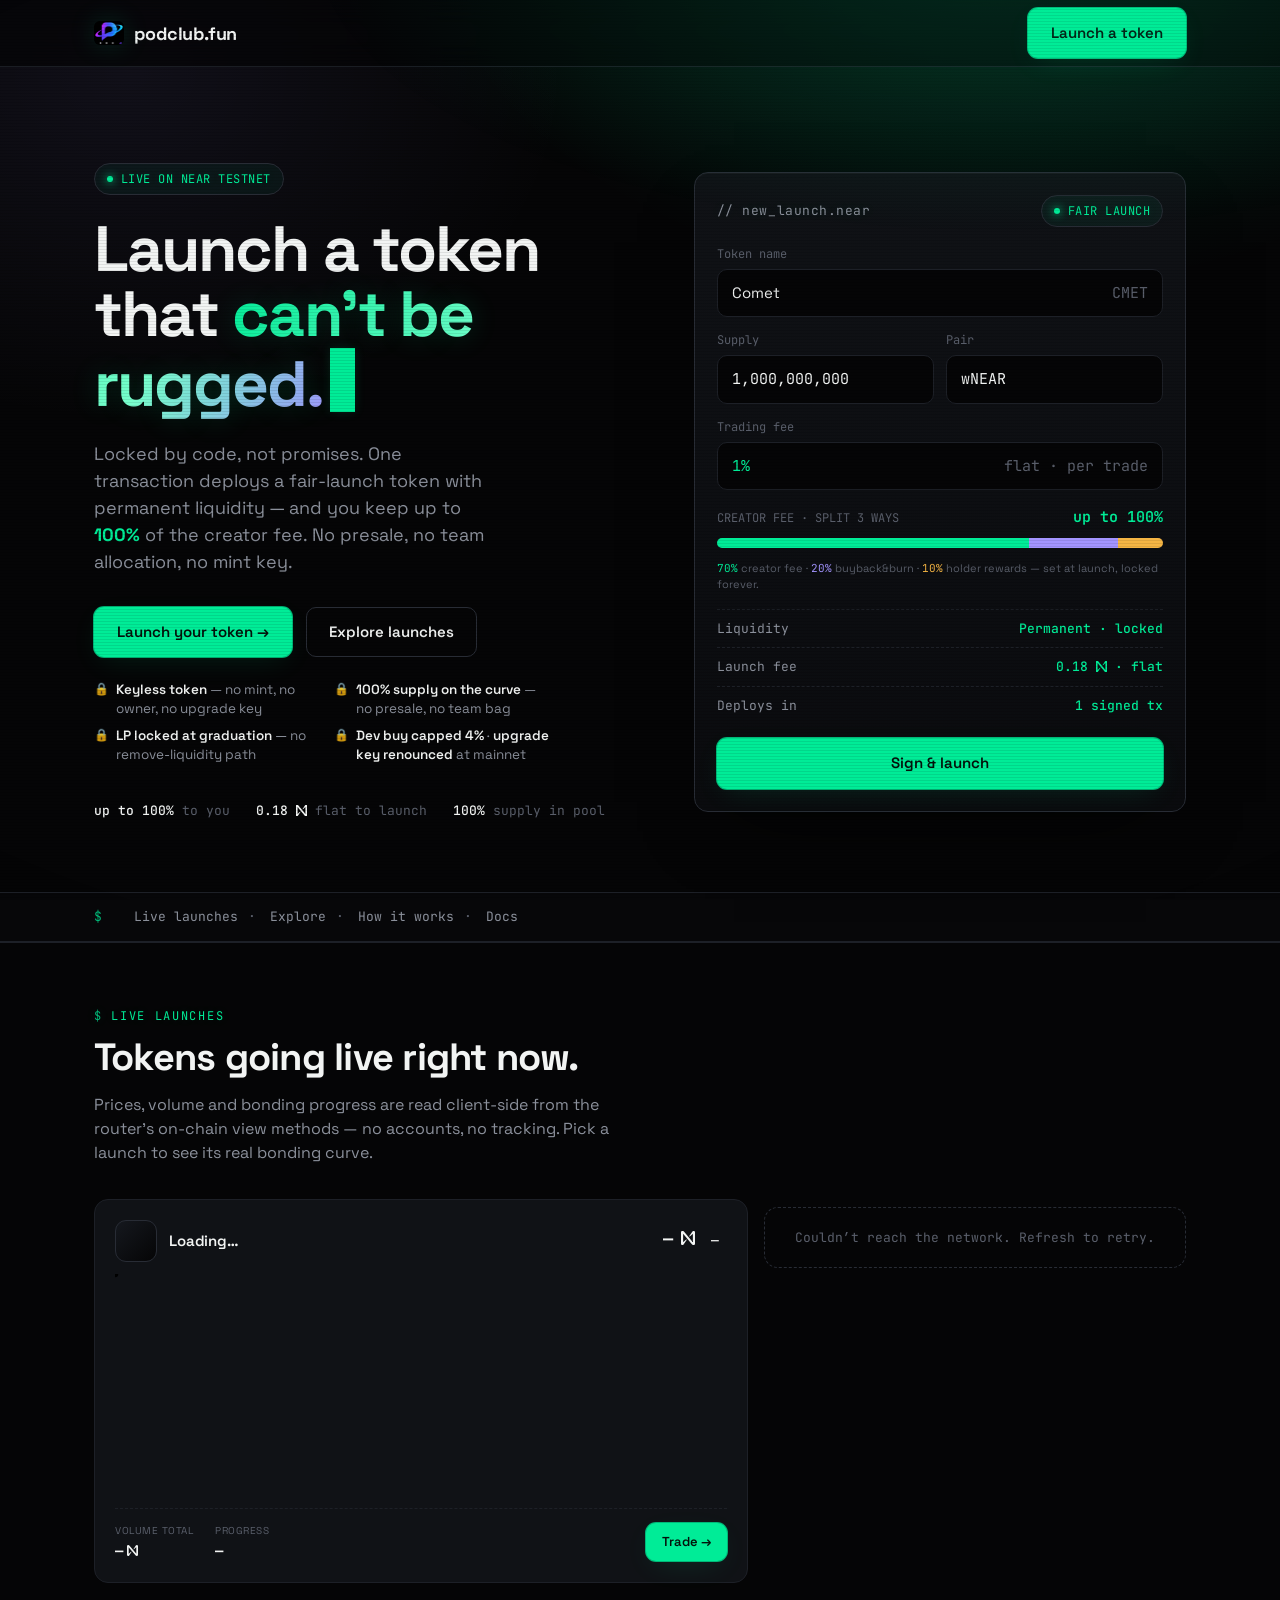
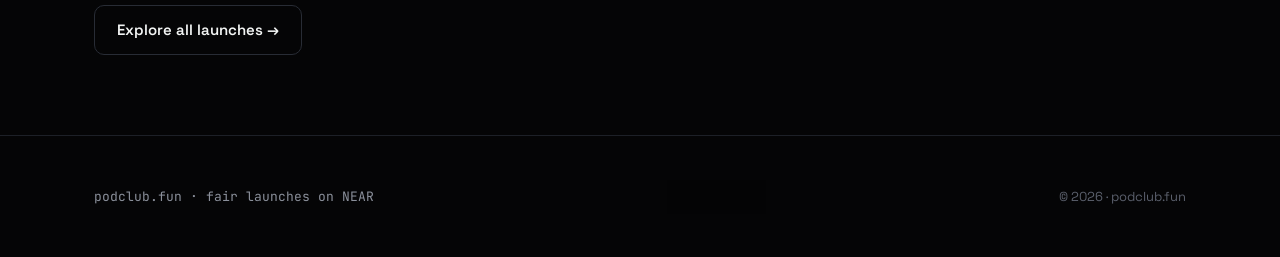
==== web/index.html @ 99d4ae1b "podclub.fun — fair-launch token launchpad on NEAR Initial public source release.  - NEP-141 launch f" ====
<!doctype html>
<html lang="en">
<head>
<meta charset="utf-8" />
<meta name="viewport" content="width=device-width, initial-scale=1" />
<title>podclub.fun — Fair-launch tokens on NEAR</title>
<meta name="description" content="Fair-launch tokens on NEAR. One transaction, permanent liquidity, up to 100% of the creator fee to creators." />
<link rel="preconnect" href="https://fonts.googleapis.com" />
<link rel="preconnect" href="https://fonts.gstatic.com" crossorigin />
<link href="https://fonts.googleapis.com/css2?family=Space+Grotesk:wght@400;500;600;700&family=JetBrains+Mono:wght@400;500&display=swap" rel="stylesheet" />
<link rel="stylesheet" href="styles.css" />
</head>
<body>
<nav>
  <div class="wrap">
    <a class="brand" href="#top"><img class="logo-img" src="assets/podclub-mark-96.png" alt="" /> podclub.fun</a>
    <a class="btn btn-primary" href="create.html">Launch a token</a>
  </div>
</nav>

<header class="hero" id="top">
  <div class="wrap hero-grid">
    <div>
      <span class="tag">Live on NEAR testnet</span>
      <h1>Launch a token that <span class="grad">can't be rugged.</span><span class="blink-cur"></span></h1>
      <p class="sub">Locked by code, not promises. One transaction deploys a fair-launch token with permanent liquidity — and you keep up to <b class="accent">100%</b> of the creator fee. No presale, no team allocation, no mint key.</p>
      <div class="hero-cta">
        <a class="btn btn-primary" href="create.html">Launch your token →</a>
        <a class="btn btn-ghost" href="#live">Explore launches</a>
      </div>
      <ul class="rug-points" aria-label="Why it can't be rugged">
        <li><b>Keyless token</b> — no mint, no owner, no upgrade key</li>
        <li><b>100% supply on the curve</b> — no presale, no team bag</li>
        <li><b>LP locked at graduation</b> — no remove-liquidity path</li>
        <li><b>Dev buy capped 4%</b> · <b>upgrade key renounced</b> at mainnet</li>
      </ul>
      <div class="trust">
        <span><b>up to 100%</b> to you</span>
        <span><b>0.18 <i class="nr"></i></b> flat to launch</span>
        <span><b>100%</b> supply in pool</span>
      </div>
    </div>
    <div class="card">
      <div class="card-head">
        <span class="card-title">// new_launch.near</span>
        <span class="tag">fair launch</span>
      </div>
      <div class="field"><label>Token name</label><div class="box">Comet <span class="ph mono">CMET</span></div></div>
      <div class="split">
        <div class="field"><label>Supply</label><div class="box mono">1,000,000,000</div></div>
        <div class="field"><label>Pair</label><div class="box mono">wNEAR</div></div>
      </div>
      <div class="field"><label>Trading fee</label><div class="box"><span class="mono accent">1%</span><span class="ph mono">flat · per trade</span></div></div>
      <div class="slider-row">
        <div class="lab"><span>CREATOR FEE · SPLIT 3 WAYS</span><b class="accent">up to 100%</b></div>
        <div class="alloc-bar" style="margin:2px 0 12px"><span class="seg seg-c" style="width:70%"></span><span class="seg seg-b" style="width:20%"></span><span class="seg seg-h" style="width:10%"></span></div>
        <div class="slider-hint"><span class="mono accent">70%</span> creator fee · <span class="mono" style="color:var(--violet)">20%</span> buyback&amp;burn · <span class="mono" style="color:#f5b544">10%</span> holder rewards — set at launch, locked forever.</div>
      </div>
      <div style="margin:16px 0 6px">
        <div class="meta-row"><span>Liquidity</span><b>Permanent · locked</b></div>
        <div class="meta-row"><span>Launch fee</span><b>0.18 <i class="nr"></i> · flat</b></div>
        <div class="meta-row"><span>Deploys in</span><b>1 signed tx</b></div>
      </div>
      <a class="btn btn-primary" style="width:100%;margin-top:8px" href="create.html">Sign &amp; launch</a>
    </div>
  </div>
</header>
<nav class="subnav" aria-label="Sections">
  <div class="wrap">
    <a href="#live">Live launches</a>
    <a href="explore.html">Explore</a>
    <a href="docs.html#lifecycle">How it works</a>
    <a href="docs.html">Docs</a>
  </div>
</nav>
<section class="blk" id="live">
  <div class="wrap">
    <div class="eyebrow">Live launches</div>
    <h2>Tokens going live right now.</h2>
    <p class="lead">Prices, volume and bonding progress are read client-side from the router's on-chain view methods — no accounts, no tracking. Pick a launch to see its real bonding curve.</p>
    <div class="live-grid">
      <div class="livechart">
        <div class="lc-head">
          <span class="tlogo" id="lcIc"></span>
          <div class="lc-id"><div class="tkn-name" id="lcName">Loading…</div><div class="tkn-sym mono" id="lcSym"></div></div>
          <div class="lc-px"><b class="mono" id="lcPx">—</b> <i class="nr"></i> <span class="chg" id="lcChg">—</span></div>
        </div>
        <svg class="lc-svg" id="lcSvg" viewBox="0 0 600 220" preserveAspectRatio="none" aria-hidden="true">
          <path class="lc-area" id="lcArea"></path>
          <path class="lc-stroke" id="lcStroke"></path>
          <circle class="lc-dot" id="lcDot" r="3.2"></circle>
        </svg>
        <div class="lc-foot">
          <div><span>Volume total</span><b class="mono" id="lcVol">—</b> <i class="nr"></i></div>
          <div><span>Progress</span><b class="mono" id="lcHold">—</b></div>
          <a class="btn btn-primary btn-sm" id="lcGo" href="explore.html">Trade →</a>
        </div>
      </div>
      <div class="live-list" id="liveList" role="list"><div class="empty" style="padding:20px">Loading launches…</div></div>
    </div>
    <div class="live-more"><a class="btn btn-ghost" href="explore.html">Explore all launches →</a></div>
  </div>
</section>

<footer>
  <div class="wrap foot">
    <span class="mono">podclub.fun · fair launches on NEAR</span>
    <nav class="foot-social" aria-label="Official channels">
      <a href="https://x.com/PodclubDOTfun" target="_blank" rel="noopener noreferrer" data-social="x" aria-label="podclub.fun on X" title="podclub.fun on X">𝕏</a>
      <a href="docs.html">Docs</a>
    </nav>
    <span>© 2026 · podclub.fun</span>
  </div>
</footer>
<script src="api.js"></script>
<script src="price.js"></script>
<script>
(function(){
  var g=function(id){return document.getElementById(id);};
  var list=g('liveList'); if(!list)return;
  var YOCTO=1000000000000000000000000n;
  function toNear(y){try{return Number(BigInt(y)/1000000000000000000n)/1e6;}catch(e){return 0;}}
  function fmtPx(v){if(v==null||!isFinite(v))return '—';return v<0.01?v.toPrecision(3):v<1?v.toFixed(4):v.toLocaleString('en-US',{maximumFractionDigits:3});}
  function fmtN(v,d){if(v==null||!isFinite(v))return '—';return v.toLocaleString('en-US',{maximumFractionDigits:d==null?0:d});}
  function esc(s){return String(s==null?'':s).replace(/[&<>"]/g,function(c){return {'&':'&amp;','<':'&lt;','>':'&gt;','"':'&quot;'}[c];});}

  var T=[],cur=0,W=600,H=220;
  var stroke=g('lcStroke'),area=g('lcArea'),dot=g('lcDot');

  function row(t,i){
    var prog=((t.progress_bps||0)/100).toFixed(1);
    return '<button class="lrow'+(i===0?' on':'')+'" data-i="'+i+'" role="listitem">'
      +'<span class="tlogo">'+esc((t.symbol||'?').slice(0,1))+'</span>'
      +'<span class="lr-id"><b>'+esc(t.name)+'</b><span class="tkn-sym mono">$'+esc(t.symbol)+'</span></span>'
      +'<span class="lr-px mono">'+fmtPx(t.spot_price==null?null:parseFloat(t.spot_price))+' <i class="nr"></i></span>'
      +'<span class="chg">'+prog+'%</span></button>';
  }

  // Plot the REAL constant-product bonding curve for this launch, not a random walk.
  // On the curve k = (virtual_near + real_near) * token_reserve is invariant, so at any amount
  // raised r the spot price is price(r) = (virtual_near + r)^2 / k. We draw price against r for
  // r in [0, graduation_near] and mark the current raised amount. All inputs are on-chain.
  function draw(){
    var t=T[cur]; if(!t){return;}
    var virt=toNear(t.virtual_near), real=toNear(t.real_near), res=toNear(t.token_reserve);
    var grad=toNear(t.graduation_near);
    var k=(virt+real)*res;
    if(!(k>0)||!(grad>0)){stroke.setAttribute('d','');area.setAttribute('d','');dot.removeAttribute('cx');return;}
    var N=64,pts=[],ys=[];
    for(var i=0;i<N;i++){var r=grad*i/(N-1);var p=(virt+r)*(virt+r)/k;ys.push(p);}
    var mn=Math.min.apply(null,ys),mx=Math.max.apply(null,ys),rng=(mx-mn)||1;
    for(var j=0;j<N;j++){pts.push([j/(N-1)*W, H-6-((ys[j]-mn)/rng)*(H-16)]);}
    var d=pts.map(function(p,i){return (i?'L':'M')+p[0].toFixed(1)+' '+p[1].toFixed(1);}).join(' ');
    stroke.setAttribute('d',d); area.setAttribute('d',d+' L'+W+' '+H+' L0 '+H+' Z');
    // current position marker
    var frac=grad>0?Math.min(real/grad,1):0;
    var cx=frac*W, curP=(virt+real)*(virt+real)/k, cy=H-6-((curP-mn)/rng)*(H-16);
    dot.setAttribute('cx',cx.toFixed(1)); dot.setAttribute('cy',cy.toFixed(1));
    stroke.style.stroke='var(--accent)'; dot.style.fill='var(--accent)'; area.style.fill='rgba(0,236,151,.12)';
  }

  function select(i){
    cur=i; var t=T[i]; if(!t)return;
    [].forEach.call(list.children,function(b){if(b.dataset)b.classList&&b.classList.toggle('on',+b.dataset.i===i);});
    g('lcIc').textContent=(t.symbol||'?').slice(0,1);
    g('lcName').textContent=t.name||''; g('lcSym').textContent='$'+(t.symbol||'');
    var vol=t.volume_24h!=null?t.volume_24h:t.volume;
    g('lcVol').textContent=fmtN(toNear(vol),0);
    g('lcHold').textContent=((t.progress_bps||0)/100).toFixed(1)+'%';
    g('lcGo').href='trade.html?t='+encodeURIComponent(t.token_id);
    g('lcPx').textContent=fmtPx(t.spot_price==null?null:parseFloat(t.spot_price));
    var chg=g('lcChg');
    var usd=(window.FLPrice&&t.spot_price!=null)?FLPrice.nearToUsd(parseFloat(t.spot_price)):null;
    chg.className='chg'; chg.textContent=usd!=null?usd:'—';
    draw();
  }

  list.addEventListener('click',function(e){var b=e.target.closest('.lrow');if(b)select(+b.dataset.i);});
  window.addEventListener('fl:price',function(){ if(T.length)select(cur); }); // refresh USD when a quote lands

  (async function(){
    try{
      var all=await FLApi.launches();
      // newest first, cap the homepage teaser at 6
      all.sort(function(a,b){return Number(b.created_at||0)-Number(a.created_at||0);});
      T=all.slice(0,6);
      if(!T.length){ list.innerHTML='<div class="empty" style="padding:20px">No launches yet — <a href="create.html">be the first</a>.</div>'; return; }
      list.innerHTML=T.map(row).join('');
      select(0);
    }catch(e){
      list.innerHTML='<div class="empty" style="padding:20px">Couldn’t reach the network. Refresh to retry.</div>';
    }
  })();
})();
</script>
<script src="nav.js"></script>
</body>
</html>
---- web/styles.css ----
*,*::before,*::after{box-sizing:border-box;margin:0;padding:0}
:root{
  --bg:#050506; --bg-2:#0a0b0e; --surface:#101216; --surface-2:#15181e;
  --border:#1d2027; --border-2:#282c35;
  --text:#f2f4f3; --muted:#8b909b; --faint:#5a5f6b;
  --accent:#00ec97; --accent-dim:#00b878; --accent-glow:rgba(0,236,151,.14);
  --violet:#a394ff; --danger:#ff5c72;
  --r:14px; --r-sm:10px; --maxw:1140px;
  --mono:"JetBrains Mono",ui-monospace,monospace;
  --sans:"Space Grotesk",system-ui,-apple-system,sans-serif;
}
html{scroll-behavior:smooth}
body{
  font-family:var(--sans); background:var(--bg); color:var(--text);
  line-height:1.5; -webkit-font-smoothing:antialiased;
  background-image:
    radial-gradient(60rem 40rem at 78% -10%, var(--accent-glow), transparent 60%),
    radial-gradient(50rem 40rem at 10% 8%, rgba(163,148,255,.08), transparent 55%);
  background-attachment:fixed; overflow-x:hidden;
}
a{color:inherit;text-decoration:none}
.mono{font-family:var(--mono)}
.wrap{max-width:var(--maxw);margin:0 auto;padding:0 24px}
.accent{color:var(--accent)}
.tag{
  display:inline-flex;align-items:center;gap:8px;font-family:var(--mono);
  font-size:12px;letter-spacing:.04em;color:var(--accent);
  border:1px solid var(--border-2);background:rgba(0,236,151,.05);
  padding:6px 12px;border-radius:999px;text-transform:uppercase;
}
.tag::before{content:"";width:6px;height:6px;border-radius:50%;background:var(--accent);box-shadow:0 0 8px var(--accent)}
.btn{
  display:inline-flex;align-items:center;justify-content:center;gap:8px;
  font-family:var(--sans);font-weight:600;font-size:15px;cursor:pointer;
  padding:13px 22px;border-radius:var(--r-sm);border:1px solid transparent;transition:.18s ease;
}
.btn-primary{background:var(--accent);color:#04120b;box-shadow:0 0 0 1px var(--accent-dim),0 8px 30px -8px var(--accent-glow)}
.btn-primary:hover{background:#12ffa6;transform:translateY(-1px)}
.btn-ghost{background:transparent;border-color:var(--border-2);color:var(--text)}
.btn-ghost:hover{border-color:var(--accent);color:var(--accent)}
nav{position:sticky;top:0;z-index:50;backdrop-filter:blur(14px);
  background:rgba(5,5,6,.72);border-bottom:1px solid var(--border)}
nav .wrap{display:flex;align-items:center;justify-content:space-between;height:66px}
.brand{display:flex;align-items:center;gap:10px;font-weight:700;font-size:18px;letter-spacing:-.01em}
.logo-img{height:24px;width:auto;display:block;border-radius:6px;
  filter:drop-shadow(0 0 12px var(--accent-glow))}
.navlinks{display:flex;gap:30px;font-size:14px;color:var(--muted)}
.navlinks a{transition:.15s}.navlinks a:hover{color:var(--text)}
.navtoggle{display:none;flex-direction:column;justify-content:center;gap:5px;width:40px;height:40px;
  padding:0 10px;background:transparent;border:1px solid var(--border-2);border-radius:11px;cursor:pointer;margin-left:12px}
.navtoggle:hover{border-color:var(--accent)}
.navtoggle span{display:block;height:2px;background:var(--text);border-radius:2px;transition:.2s}
nav.open .navtoggle{border-color:var(--accent)}
nav.open .navtoggle span:nth-child(1){transform:translateY(7px) rotate(45deg)}
nav.open .navtoggle span:nth-child(2){opacity:0}
nav.open .navtoggle span:nth-child(3){transform:translateY(-7px) rotate(-45deg)}
.hero{padding:96px 0 72px;position:relative}
.hero-grid{display:grid;grid-template-columns:1.05fr .95fr;gap:56px;align-items:center}
h1{font-size:clamp(38px,5.4vw,64px);line-height:1.02;letter-spacing:-.03em;font-weight:700;margin:22px 0}
h1 .grad{background:linear-gradient(120deg,var(--accent),#7effd0 60%,var(--violet));-webkit-background-clip:text;background-clip:text;color:transparent}
.sub{font-size:18px;color:var(--muted);max-width:34ch;margin-bottom:32px}
.hero-cta{display:flex;gap:14px;flex-wrap:wrap}
.trust{display:flex;gap:26px;margin-top:36px;color:var(--faint);font-size:13px;font-family:var(--mono)}
.trust b{color:var(--text);font-weight:500}
.rug-points{list-style:none;padding:0;margin:24px 0 0;display:grid;grid-template-columns:1fr 1fr;gap:8px 20px;max-width:46ch}
.rug-points li{position:relative;padding-left:22px;font-size:13.5px;color:var(--muted);line-height:1.4}
.rug-points li::before{content:"🔒";position:absolute;left:0;top:0;font-size:12px;opacity:.9}
.rug-points b{color:var(--text);font-weight:600}
@media(max-width:640px){.rug-points{grid-template-columns:1fr}}
.card{background:linear-gradient(180deg,var(--surface),var(--bg-2));
  border:1px solid var(--border-2);border-radius:var(--r);padding:22px;
  box-shadow:0 30px 80px -40px #000,inset 0 1px 0 rgba(255,255,255,.03)}
.card-head{display:flex;align-items:center;justify-content:space-between;margin-bottom:18px}
.card-title{font-size:13px;color:var(--muted);font-family:var(--mono);letter-spacing:.04em}
.field{margin-bottom:14px}
.field label{display:block;font-size:12px;color:var(--faint);margin-bottom:6px;font-family:var(--mono)}
.field .box{background:var(--bg);border:1px solid var(--border);border-radius:var(--r-sm);
  padding:12px 14px;font-size:15px;display:flex;align-items:center;justify-content:space-between}
.field .box .ph{color:var(--faint)}
.split{display:grid;grid-template-columns:1fr 1fr;gap:12px}
.meta-row{display:flex;justify-content:space-between;font-size:13px;color:var(--muted);
  font-family:var(--mono);padding:9px 0;border-top:1px dashed var(--border)}
.meta-row b{color:var(--accent);font-weight:500}
section.blk{padding:64px 0;border-top:1px solid var(--border)}
.eyebrow{font-family:var(--mono);font-size:12px;letter-spacing:.14em;text-transform:uppercase;color:var(--accent);margin-bottom:12px}
h2{font-size:clamp(26px,3.4vw,38px);letter-spacing:-.02em;line-height:1.1;margin-bottom:14px}
.lead{color:var(--muted);max-width:56ch;font-size:16px}
.stats{display:grid;grid-template-columns:repeat(4,1fr);gap:1px;background:var(--border);
  border:1px solid var(--border);border-radius:var(--r);overflow:hidden;margin-top:40px}
.stat{background:var(--bg-2);padding:24px}
.stat .n{font-size:30px;font-weight:700;letter-spacing:-.02em}
.stat .l{color:var(--muted);font-size:13px;margin-top:4px}
.steps{display:grid;grid-template-columns:repeat(3,1fr);gap:18px;margin-top:40px}
.step{background:var(--surface);border:1px solid var(--border);border-radius:var(--r);padding:24px;position:relative}
.step:hover{border-color:var(--border-2)}
.step .num{font-family:var(--mono);color:var(--accent);font-size:13px;margin-bottom:14px}
.step h3{font-size:18px;margin-bottom:8px;letter-spacing:-.01em}
.step p{color:var(--muted);font-size:14px}
.compare{margin-top:40px;border:1px solid var(--border);border-radius:var(--r);overflow:hidden}
.compare table{width:100%;border-collapse:collapse}
.compare th,.compare td{padding:16px 20px;text-align:left;font-size:15px;border-bottom:1px solid var(--border)}
.compare thead th{background:var(--bg-2);color:var(--muted);font-weight:500;font-size:13px;font-family:var(--mono);text-transform:uppercase;letter-spacing:.05em}
.compare tbody tr:last-child td{border-bottom:none}
.compare .us{color:var(--accent);font-weight:600;font-family:var(--mono)}
.compare .feat{color:var(--text)}
.colhead-us{color:var(--accent) !important}
footer{border-top:1px solid var(--border);padding:44px 0;margin-top:16px}
.foot{display:flex;justify-content:space-between;align-items:center;gap:20px;flex-wrap:wrap;color:var(--faint);font-size:13px}
.foot .mono{color:var(--muted)}
.slider-row{margin:16px 0 4px}
.slider-row .lab{display:flex;justify-content:space-between;align-items:baseline;font-size:12px;color:var(--faint);font-family:var(--mono);margin-bottom:9px}
.slider-row .lab b{color:var(--accent);font-size:15px;font-weight:600}
input[type=range]{-webkit-appearance:none;appearance:none;width:100%;height:6px;border-radius:999px;
  background:linear-gradient(90deg,var(--accent) var(--fill,30%),var(--border) var(--fill,30%));outline:none;cursor:pointer}
input[type=range]::-webkit-slider-thumb{-webkit-appearance:none;width:18px;height:18px;border-radius:50%;
  background:var(--accent);box-shadow:0 0 0 4px rgba(0,236,151,.15),0 2px 6px #000;cursor:pointer;transition:.1s}
input[type=range]::-webkit-slider-thumb:hover{transform:scale(1.12)}
input[type=range]::-moz-range-thumb{width:18px;height:18px;border:none;border-radius:50%;background:var(--accent);box-shadow:0 0 0 4px rgba(0,236,151,.15)}
.slider-hint{font-size:11px;color:var(--faint);margin-top:9px;line-height:1.5}
@media(max-width:860px){
  .hero-grid{grid-template-columns:1fr;gap:36px}
  nav .wrap>.brand{margin-right:auto}
  nav .wrap>.btn{white-space:nowrap;padding:9px 14px}
  .navtoggle{display:flex}
  .navlinks{position:absolute;top:66px;left:0;right:0;display:none;flex-direction:column;gap:0;
    background:var(--surface);border-top:1px solid var(--border);border-bottom:1px solid var(--border);
    padding:6px 0;box-shadow:0 18px 40px rgba(0,0,0,.45)}
  nav.open .navlinks{display:flex}
  .navlinks a{padding:14px 22px;font-size:15px}
  .navlinks a+a{border-top:1px solid var(--border)}
  .stats{grid-template-columns:repeat(2,1fr)}
  .steps{grid-template-columns:1fr}
  .hero{padding:60px 0 40px}
}
.page{padding:52px 0 80px}
.page-head{max-width:560px;margin:0 auto 26px;text-align:center}
.page-head h1{font-size:clamp(30px,4vw,42px);line-height:1.05;margin:14px 0 10px}
.page-head p{color:var(--muted);font-size:16px}
.form-card{max-width:560px;margin:0 auto;background:linear-gradient(180deg,var(--surface),var(--bg-2));
  border:1px solid var(--border-2);border-radius:var(--r);padding:28px;
  box-shadow:0 30px 80px -50px #000,inset 0 1px 0 rgba(255,255,255,.03)}
.create-grid{display:grid;grid-template-columns:minmax(0,1fr) 372px;gap:26px;align-items:start;max-width:1020px;margin:0 auto}
.create-grid .form-card{max-width:none;margin:0}
.preview-card{position:sticky;top:88px;background:linear-gradient(180deg,var(--surface),var(--bg-2));
  border:1px solid var(--border);border-radius:var(--r);padding:20px}
.pv-tag{font-family:var(--mono);font-size:10px;letter-spacing:.14em;text-transform:uppercase;color:var(--faint);margin-bottom:14px}
.pv-head{display:flex;align-items:center;gap:12px}
.pv-logo{width:46px;height:46px;border-radius:12px;flex:none;display:flex;align-items:center;justify-content:center;
  background:var(--bg);border:1px solid var(--border);font-size:22px;color:var(--accent);overflow:hidden}
.pv-logo img{width:100%;height:100%;object-fit:cover}
.pv-id{min-width:0;flex:1}
.pv-name{font-weight:600;font-size:16px;white-space:nowrap;overflow:hidden;text-overflow:ellipsis}
.pv-sym{font-size:11px;color:var(--faint);white-space:nowrap;overflow:hidden;text-overflow:ellipsis}
.pv-tier{flex:none;font-family:var(--mono);font-size:10px;letter-spacing:.06em;color:#04120b;background:var(--accent);border-radius:999px;padding:4px 9px}
.pv-tier.express{background:none;padding:0;color:inherit}
.pv-desc{margin-top:14px;font-size:13px;color:var(--muted);line-height:1.5;min-height:19px;word-break:break-word}
.pv-split{margin-top:16px}
.pv-split-lab{font-size:11px;color:var(--faint);margin-bottom:7px}
.pv-bar{display:flex;height:8px;border-radius:6px;overflow:hidden;background:var(--bg)}
.pv-bar span{display:block;height:100%}
.pv-legend{display:flex;flex-wrap:wrap;gap:12px;margin-top:9px;font-size:11px;color:var(--muted)}
.pv-legend span{display:inline-flex;align-items:center;gap:5px}
.pv-legend b{color:var(--text)}
.pv-legend .dot{width:8px;height:8px;border-radius:50%;flex:none}
.pv-social{display:flex;gap:13px;margin-top:14px}
.pv-social:empty{display:none}
.pv-social a{color:var(--faint);display:inline-flex}
.pv-social a:hover{color:var(--accent)}
.pv-social svg{width:16px;height:16px;fill:currentColor;display:block}
.pv-meta{margin-top:16px;border-top:1px dashed var(--border);padding-top:4px}
.pv-meta .row{display:flex;justify-content:space-between;font-size:12px;padding:7px 0;color:var(--muted)}
.pv-meta .row b{color:var(--text)}
@media(max-width:1000px){
  .create-grid{grid-template-columns:1fr;max-width:560px}
  .preview-card{position:static}
}
.form-sec{font-family:var(--mono);font-size:11px;letter-spacing:.12em;text-transform:uppercase;color:var(--faint);margin:24px 0 12px}
.form-sec:first-child{margin-top:0}
.inp{width:100%;background:var(--bg);border:1px solid var(--border);border-radius:var(--r-sm);
  padding:13px 14px;font-family:var(--sans);font-size:15px;color:var(--text);transition:.15s}
.inp::placeholder{color:var(--faint)}
.inp:focus{outline:none;border-color:var(--accent-dim);box-shadow:0 0 0 3px var(--accent-glow)}
textarea.inp{resize:vertical;min-height:74px;line-height:1.5}
.lbl{display:block;font-size:12px;color:var(--muted);margin-bottom:7px;font-family:var(--mono)}
.grp{margin-bottom:16px}
.row2{display:grid;grid-template-columns:1fr 1fr;gap:12px}
.suffix{position:relative}
.suffix .s{position:absolute;right:14px;top:50%;transform:translateY(-50%);color:var(--faint);font-family:var(--mono);font-size:13px}
.locked{display:flex;align-items:center;justify-content:space-between;background:var(--bg);
  border:1px dashed var(--border-2);border-radius:var(--r-sm);padding:13px 14px;font-family:var(--mono);font-size:14px}
.locked .v{color:var(--text)} .locked .t{color:var(--faint);font-size:11px}
.seg-tabs{display:flex;gap:4px;background:var(--bg);border:1px solid var(--border);border-radius:var(--r-sm);padding:4px}
.seg-tab{flex:1;appearance:none;cursor:pointer;background:transparent;border:0;border-radius:calc(var(--r-sm) - 4px);
  padding:9px 12px;font-family:var(--mono);font-size:12px;letter-spacing:.04em;color:var(--faint);transition:.12s}
.seg-tab:hover{color:var(--muted)}
.seg-tab.on{background:var(--accent);color:#04120b;font-weight:600}
.seg-star{color:#04120b}
.seg-tab:not(.on) .seg-star{color:var(--accent)}
.drop{border:1px dashed var(--border-2);border-radius:var(--r-sm);padding:22px;text-align:center;
  color:var(--faint);font-size:13px;cursor:pointer;transition:.15s}
.drop:hover{border-color:var(--accent-dim);color:var(--muted)}
.drop.has-img{display:flex;align-items:center;gap:12px;text-align:left;padding:12px 14px;border-style:solid;border-color:var(--border-2)}
.drop-prev{width:44px;height:44px;border-radius:10px;object-fit:cover;background:var(--bg);border:1px solid var(--border);flex:none}
.drop-name{font-family:var(--mono);font-size:12px;color:var(--text);overflow:hidden;text-overflow:ellipsis;white-space:nowrap}
.drop-swap{margin-left:auto;color:var(--accent);font-size:12px;flex:none}
.cost{margin-top:22px;border-top:1px solid var(--border);padding-top:8px}
.note{position:relative;padding-left:18px;font-size:12px;color:var(--faint);line-height:1.5;margin-top:14px}
.note::before{content:"↳";color:var(--accent);position:absolute;left:0;top:0}
@media(max-width:560px){.row2{grid-template-columns:1fr}.form-card{padding:20px}}
.toolbar{display:flex;align-items:center;gap:14px;flex-wrap:wrap;margin:34px 0 26px}
.search{flex:1;min-width:220px;position:relative}
.search .inp{padding-left:40px}
.search::before{content:"⌕";position:absolute;left:14px;top:50%;transform:translateY(-50%);color:var(--faint);font-size:17px;z-index:1}
.tabs{display:inline-flex;background:var(--bg);border:1px solid var(--border);border-radius:var(--r-sm);padding:4px;gap:2px}
.tab{padding:8px 15px;font-family:var(--mono);font-size:13px;color:var(--muted);border-radius:7px;cursor:pointer;transition:.15s;border:none;background:none}
.tab.on{background:var(--surface-2);color:var(--accent)}
.tab:hover:not(.on){color:var(--text)}
.feed{display:grid;grid-template-columns:repeat(3,1fr);gap:16px}
.tkn{background:var(--surface);border:1px solid var(--border);border-radius:var(--r);padding:18px;transition:.16s;cursor:pointer;display:block}
.tkn:hover{border-color:var(--border-2);transform:translateY(-2px);box-shadow:0 20px 50px -30px #000}
.tkn-head{display:flex;align-items:center;gap:12px;margin-bottom:16px}
.tlogo{width:42px;height:42px;border-radius:11px;display:grid;place-items:center;font-size:20px;flex-shrink:0;
  background:linear-gradient(135deg,var(--surface-2),var(--bg));border:1px solid var(--border-2)}
.tkn-name{font-weight:600;font-size:15px;letter-spacing:-.01em;line-height:1.2}
.tkn-sym{font-family:var(--mono);font-size:12px;color:var(--faint)}
.tkn-price{display:flex;align-items:baseline;justify-content:space-between;margin-bottom:12px}
.tkn-price .p{font-family:var(--mono);font-size:19px;font-weight:600}
.chg{font-family:var(--mono);font-size:13px;font-weight:500;padding:3px 8px;border-radius:6px}
.chg.up{color:var(--accent);background:rgba(0,236,151,.08)}
.chg.down{color:var(--danger);background:rgba(255,92,114,.08)}
.tkn-stats{display:flex;justify-content:space-between;font-family:var(--mono);font-size:12px;color:var(--muted);border-top:1px dashed var(--border);padding-top:12px}
.tkn-stats span{display:block;color:var(--faint);font-size:10px;text-transform:uppercase;letter-spacing:.05em;margin-bottom:3px}
.phase{color:var(--muted)}
.prog{margin-bottom:14px}
.prog-bar{height:6px;border-radius:999px;background:var(--border);overflow:hidden}
.prog-bar span{display:block;height:100%;background:linear-gradient(90deg,var(--accent-dim),var(--accent));box-shadow:0 0 10px -2px var(--accent-glow);transition:width .3s ease}
.prog-lab{font-family:var(--mono);font-size:10px;color:var(--faint);margin-top:5px;text-transform:uppercase;letter-spacing:.05em}
.koth-empty{display:block;text-align:center;padding:22px}
.tkn-social{display:flex;gap:12px;margin-top:12px;padding-top:12px;border-top:1px dashed var(--border)}
.tkn-social a{display:inline-flex;align-items:center;color:var(--faint);text-decoration:none;transition:.12s}
.tkn-social a:hover{color:var(--accent)}
.tkn-social a svg{width:16px;height:16px;display:block;fill:currentColor}
@media(max-width:860px){.feed{grid-template-columns:1fr 1fr;gap:12px}}
@media(max-width:560px){
  .feed{grid-template-columns:1fr 1fr;gap:10px}
  .tkn{padding:13px}
  .tkn-head{gap:9px;margin-bottom:11px}
  .tlogo{width:34px;height:34px;font-size:16px}
  .tkn-price .p{font-size:16px}
  .tkn-price{margin-bottom:9px}
  .tkn-stats{padding-top:9px}
}
.trade-grid{display:grid;grid-template-columns:1.4fr .9fr;gap:20px;align-items:start;margin-top:26px}
.panel{background:linear-gradient(180deg,var(--surface),var(--bg-2));border:1px solid var(--border-2);
  border-radius:var(--r);box-shadow:0 30px 80px -50px #000,inset 0 1px 0 rgba(255,255,255,.03)}
.chart-head{display:flex;align-items:center;gap:14px;padding:20px 22px;border-bottom:1px solid var(--border)}
.chart-head .tkn-name{font-size:17px}
.chart-body{height:340px;display:grid;place-items:center;color:var(--faint);font-family:var(--mono);font-size:13px;
  background:repeating-linear-gradient(90deg,transparent,transparent 39px,var(--border) 39px,var(--border) 40px),
  repeating-linear-gradient(0deg,transparent,transparent 39px,var(--border) 39px,var(--border) 40px)}
.tkn-meta{display:flex;gap:0;border-top:1px solid var(--border)}
.tkn-meta div{flex:1;padding:16px 20px;border-right:1px solid var(--border)}
.tkn-meta div:last-child{border-right:none}
.tkn-meta .k{font-family:var(--mono);font-size:11px;color:var(--faint);text-transform:uppercase;letter-spacing:.05em;margin-bottom:4px}
.tkn-meta .val{font-family:var(--mono);font-size:15px;font-weight:600}
.swap{padding:20px}
.swap-title{display:flex;align-items:center;justify-content:space-between;margin-bottom:16px}
.swap-title h3{font-size:16px;letter-spacing:-.01em}
.swfield{background:var(--bg);border:1px solid var(--border);border-radius:var(--r-sm);padding:14px}
.swfield .top{display:flex;justify-content:space-between;font-size:11px;color:var(--faint);font-family:var(--mono);margin-bottom:8px}
.swap-row{display:flex;align-items:center;justify-content:space-between;gap:10px}
.swap-amt{background:none;border:none;color:var(--text);font-family:var(--mono);font-size:24px;font-weight:600;width:60%;outline:none}
.swap-amt::placeholder{color:var(--faint)}
.asset{display:inline-flex;align-items:center;gap:8px;background:var(--surface-2);border:1px solid var(--border-2);
  border-radius:999px;padding:6px 12px 6px 8px;font-family:var(--mono);font-size:14px;font-weight:600;white-space:nowrap}
.asset .d{width:22px;height:22px;border-radius:50%;background:linear-gradient(135deg,var(--accent),var(--accent-dim));display:grid;place-items:center;color:#04120b;font-size:12px}
.swap-mid{display:grid;place-items:center;margin:-6px 0}
.swap-mid .arr{width:34px;height:34px;border-radius:9px;background:var(--surface-2);border:1px solid var(--border-2);
  display:grid;place-items:center;color:var(--accent);font-size:16px;position:relative;z-index:1}
.sd{margin:16px 0;border-top:1px dashed var(--border);padding-top:14px}
.sd .row{display:flex;justify-content:space-between;font-family:var(--mono);font-size:12px;color:var(--muted);padding:5px 0}
.sd .row b{color:var(--text);font-weight:500}
@media(max-width:860px){.trade-grid{grid-template-columns:1fr}}
.dash-grid{display:grid;grid-template-columns:repeat(4,1fr);gap:14px;margin:26px 0}
.dcard{background:var(--surface);border:1px solid var(--border);border-radius:var(--r);padding:22px}
.dcard.claim{grid-column:span 1;background:linear-gradient(180deg,rgba(0,236,151,.06),var(--surface));border-color:var(--accent-dim)}
.dcard .k{font-family:var(--mono);font-size:11px;color:var(--faint);text-transform:uppercase;letter-spacing:.06em;margin-bottom:10px}
.big-n{font-size:32px;font-weight:700;letter-spacing:-.02em;font-family:var(--mono)}
.big-n .u{font-size:16px;color:var(--muted);font-weight:500;margin-left:4px}
.dcard .sub-n{color:var(--muted);font-size:13px;margin-top:6px;font-family:var(--mono)}
.holdings{border:1px solid var(--border);border-radius:var(--r);overflow:hidden;margin-top:8px}
.hrow{display:grid;grid-template-columns:2.1fr .9fr .7fr 1fr 1fr 1fr auto;align-items:center;gap:12px;
  padding:14px 20px;border-bottom:1px solid var(--border);font-family:var(--mono);font-size:14px}
.hrow:last-child{border-bottom:none}
.hrow.head{background:var(--bg-2);color:var(--faint);font-size:11px;text-transform:uppercase;letter-spacing:.05em}
.hrow .tk{display:flex;align-items:center;gap:11px;font-family:var(--sans);font-weight:600}
.hrow .tk .tlogo{width:36px;height:36px;font-size:16px;border-radius:9px}
.hrow .claimable{color:var(--accent)}
.tkmeta{min-width:0;line-height:1.25}
.hsplit{display:flex;align-items:center;gap:7px;margin-top:5px}
.hsplit .alloc-bar{width:60px;height:6px;margin:0;flex-shrink:0}
.hchg{font-weight:600}
.hchg.up{color:var(--accent)} .hchg.down{color:var(--danger)}
.hspark{display:flex;align-items:center}
.hspark svg{width:74px;height:24px;overflow:visible}
.hspark .sl{fill:none;stroke-width:1.6;vector-effect:non-scaling-stroke}
.btn-sm{padding:8px 15px;font-size:13px}
.hact{display:flex;justify-content:flex-end}
.bbtag{font-family:var(--mono);font-size:11px;color:var(--muted);background:var(--surface-2);border:1px solid var(--border-2);border-radius:6px;padding:3px 8px;display:inline-block}
.mini-btn{font-family:var(--sans);font-size:13px;font-weight:600;padding:8px 14px;border-radius:8px;border:1px solid var(--border-2);background:var(--surface-2);color:var(--text);cursor:pointer;transition:.15s}
.mini-btn:hover{border-color:var(--accent);color:var(--accent)}
.empty{text-align:center;color:var(--faint);padding:44px;font-family:var(--mono);font-size:13px;border:1px dashed var(--border-2);border-radius:var(--r);margin-top:8px}
.connect-gate{max-width:420px;margin:60px auto;text-align:center}
.connect-gate .ic{font-size:40px;margin-bottom:16px}
.connect-gate p{color:var(--muted);margin:10px 0 22px}
@media(max-width:860px){.dash-grid{grid-template-columns:1fr 1fr;gap:12px}.dcard{padding:16px}.big-n{font-size:26px}.hrow{grid-template-columns:1.8fr .9fr .7fr 1fr auto;gap:10px;padding:13px 14px;font-size:13px}.hrow .hide-sm{display:none}.hrow .tk .tlogo{width:32px;height:32px}.btn-sm{padding:7px 11px;font-size:12px}}
@media(max-width:480px){
  .dash-grid{grid-template-columns:1fr}
  .hrow{grid-template-columns:1.7fr .95fr .72fr 1fr;padding:12px 13px;gap:8px}
  .hrow>*:last-child{display:none}
  .hrow .hsplit{display:none}
}
.modal-bg{position:fixed;inset:0;z-index:100;background:rgba(3,3,4,.72);backdrop-filter:blur(6px);
  display:none;place-items:center;padding:20px}
.modal-bg.on{display:grid}
.modal{width:100%;max-width:400px;background:linear-gradient(180deg,var(--surface),var(--bg-2));
  border:1px solid var(--border-2);border-radius:var(--r);padding:22px;
  box-shadow:0 40px 100px -40px #000,inset 0 1px 0 rgba(255,255,255,.03);animation:pop .18s ease}
@keyframes pop{from{opacity:0;transform:translateY(8px) scale(.98)}to{opacity:1;transform:none}}
.modal-head{display:flex;align-items:center;justify-content:space-between;margin-bottom:6px}
.modal-head h3{font-size:18px;letter-spacing:-.01em}
.modal-head .x{background:none;border:none;color:var(--faint);font-size:22px;cursor:pointer;line-height:1;padding:2px 6px}
.modal-head .x:hover{color:var(--text)}
.modal .cap{color:var(--muted);font-size:13px;margin-bottom:18px}
.wsec{font-family:var(--mono);font-size:10px;letter-spacing:.12em;text-transform:uppercase;color:var(--faint);margin:16px 0 9px}
.wsec:first-of-type{margin-top:4px}
.wopt{display:flex;align-items:center;gap:13px;width:100%;text-align:left;cursor:pointer;
  background:var(--bg);border:1px solid var(--border);border-radius:var(--r-sm);padding:12px 14px;margin-bottom:8px;transition:.15s;color:var(--text)}
.wopt:hover{border-color:var(--accent-dim);background:var(--surface-2)}
.wopt .ic{width:30px;height:30px;border-radius:8px;display:grid;place-items:center;font-size:16px;flex-shrink:0;
  background:var(--surface-2);border:1px solid var(--border-2)}
.wopt .nm{font-weight:600;font-size:14px}
.wopt .dsc{font-size:11px;color:var(--faint);font-family:var(--mono)}
.wopt .go{margin-left:auto;color:var(--faint);font-size:15px}
.wopt:hover .go{color:var(--accent)}
.wdiv{display:flex;align-items:center;gap:12px;color:var(--faint);font-family:var(--mono);font-size:11px;margin:16px 0 12px}
.wdiv::before,.wdiv::after{content:"";flex:1;height:1px;background:var(--border)}
.wsafe{font-size:11px;color:var(--faint);line-height:1.5;margin-top:14px;display:flex;gap:8px}
.wsafe::before{content:"🔒"}
.acct{display:inline-flex;align-items:center;gap:8px;font-family:var(--mono);font-size:13px;
  background:var(--surface-2);border:1px solid var(--border-2);border-radius:999px;padding:7px 8px 7px 13px}
.acct .dot{width:7px;height:7px;border-radius:50%;background:var(--accent);box-shadow:0 0 8px var(--accent)}
.acct .out{background:none;border:none;color:var(--faint);cursor:pointer;font-size:14px;padding:0 4px}
.acct .out:hover{color:var(--danger)}

.scanrow{display:flex;align-items:center;gap:14px;flex-wrap:wrap;margin-top:14px;padding-top:14px;border-top:1px solid var(--border)}
.scanrow .k{font-size:11px;letter-spacing:.06em;text-transform:uppercase;color:var(--faint)}
.scan{display:inline-flex;align-items:center;justify-content:center;color:var(--accent);text-decoration:none}
.scan svg{width:18px;height:18px;display:block;fill:currentColor;transition:.12s}
.scan:hover svg{transform:translateY(-1px);filter:drop-shadow(0 0 6px var(--accent-glow))}

.alloc{background:var(--bg);border:1px solid var(--border);border-radius:var(--r-sm);padding:16px}
.alloc-hint{font-size:13px;color:var(--muted);margin-bottom:14px}
.alloc-bar{display:flex;height:10px;border-radius:999px;overflow:hidden;background:var(--surface-2);margin-bottom:16px}
.alloc-bar .seg{height:100%;transition:width .12s ease}
.seg-c{background:var(--accent)}
.seg-b{background:var(--violet)}
.seg-h{background:#f5b544}
.alloc-row{display:flex;align-items:center;gap:10px;padding:8px 0}
.alloc-row label{flex:1;font-size:14px;color:var(--text);display:flex;align-items:center;gap:9px}
.alloc-row .al-txt{display:flex;flex-direction:column;gap:2px;line-height:1.25}
.alloc-row .sub{color:var(--faint);font-size:12px;font-family:var(--mono)}
.alloc-row .dot{width:9px;height:9px;border-radius:50%;flex:none}
.dot-c{background:var(--accent)}
.dot-b{background:var(--violet)}
.dot-h{background:#f5b544}
.alloc-row input{width:64px;background:var(--surface);border:1px solid var(--border-2);border-radius:8px;
  color:var(--text);font-family:var(--mono);font-size:15px;padding:7px 8px;text-align:right}
.alloc-row input:focus{outline:none;border-color:var(--accent)}
.alloc-row .pct{color:var(--faint);font-family:var(--mono);font-size:14px;margin-left:-4px}
.alloc-total{margin-top:12px;font-family:var(--mono);font-size:12px;color:var(--accent);border-top:1px dashed var(--border);padding-top:12px}
.alloc-total.bad{color:var(--danger)}
.alloc-lock{margin-top:10px;font-size:12px;color:var(--muted);background:var(--surface-2);border:1px solid var(--border);border-radius:8px;padding:9px 11px}
.hrow .split-txt{font-size:12px;color:var(--faint);vertical-align:middle}
.hrow .split-txt .lock{font-size:11px}

.koth{position:relative;margin:26px 0 8px;border:1px solid var(--accent-dim);border-radius:var(--r);
  background:linear-gradient(115deg,rgba(0,236,151,.10),var(--surface) 42%,var(--bg-2));
  box-shadow:0 0 0 1px rgba(0,236,151,.12),0 30px 70px -40px var(--accent-glow);overflow:hidden}
.koth::before{content:"";position:absolute;inset:0;background:radial-gradient(30rem 16rem at 88% -30%,var(--accent-glow),transparent 60%);pointer-events:none}
.koth-in{position:relative;display:flex;align-items:center;gap:22px;padding:22px 24px;flex-wrap:wrap}
.koth-crown{font-size:34px;filter:drop-shadow(0 0 10px rgba(245,181,68,.5));line-height:1}
.koth-logo{width:56px;height:56px;border-radius:14px;display:grid;place-items:center;font-size:30px;
  background:var(--surface-2);border:1px solid var(--border-2);flex:none}
.koth-id .eyebrow{margin-bottom:5px}
.koth-name{font-size:22px;font-weight:700;letter-spacing:-.01em;line-height:1.1}
.koth-sym{font-family:var(--mono);font-size:13px;color:var(--faint)}
.koth-stats{display:flex;gap:26px;margin-left:auto;align-items:center;flex-wrap:wrap}
.koth-stat .k{font-family:var(--mono);font-size:10px;text-transform:uppercase;letter-spacing:.06em;color:var(--faint);margin-bottom:3px}
.koth-stat .v{font-family:var(--mono);font-size:18px;font-weight:600}
.koth .btn{white-space:nowrap}
@media(max-width:640px){.koth-stats{margin-left:0;width:100%}.koth-stat .v{font-size:16px}}

.holders{padding:18px 20px;border-top:1px solid var(--border)}
.holders-head{display:flex;justify-content:space-between;align-items:baseline;margin-bottom:12px}
.holders-head .k{font-family:var(--mono);font-size:11px;text-transform:uppercase;letter-spacing:.05em;color:var(--faint)}
.holders-head .hint{font-family:var(--mono);font-size:11px}
.hint.ok{color:var(--accent)}.hint.warn{color:#f5b544}.hint.bad{color:var(--danger)}
.hbar{display:flex;height:12px;border-radius:999px;overflow:hidden;background:var(--surface-2);margin-bottom:14px}
.hbar span{height:100%;transition:width .2s ease}
.h-lp{background:var(--accent)}.h-top{background:var(--violet)}.h-mid{background:#f5b544}.h-rest{background:#3a3f4b}
.hleg{display:grid;grid-template-columns:1fr 1fr;gap:8px 20px}
.hleg .row{display:flex;align-items:center;gap:8px;font-family:var(--mono);font-size:12px;color:var(--muted)}
.hleg .dot{width:9px;height:9px;border-radius:3px;flex:none}
.hleg .row b{color:var(--text);font-weight:600;margin-left:auto}

.foot-social{display:flex;align-items:center;gap:8px;flex-wrap:wrap}
.foot-social a{display:inline-flex;align-items:center;gap:6px;font-family:var(--mono);font-size:12px;
  color:var(--muted);border:1px solid var(--border-2);border-radius:999px;padding:6px 12px;transition:.15s}
.foot-social a:hover{color:var(--accent);border-color:var(--accent-dim);background:rgba(0,236,151,.05)}
.foot-social a.soon{color:var(--faint);cursor:default}
.foot-social a.soon:hover{color:var(--faint);border-color:var(--border-2);background:none}
.foot-social a[data-social="x"]{font-size:15px;line-height:1;padding:6px 11px}

.slip{margin:14px 0 2px}
.slip-lab{display:flex;justify-content:space-between;align-items:center;font-family:var(--mono);
  font-size:11px;color:var(--faint);text-transform:uppercase;letter-spacing:.05em;margin-bottom:8px}
.slip-lab .cur{color:var(--accent);text-transform:none;letter-spacing:0}
.slip-opts{display:flex;gap:6px;flex-wrap:wrap}
.slip-opts button{flex:1 1 52px;font-family:var(--mono);font-size:13px;color:var(--muted);cursor:pointer;
  background:var(--bg);border:1px solid var(--border);border-radius:8px;padding:8px 4px;transition:.14s}
.slip-opts button:hover{color:var(--text);border-color:var(--border-2)}
.slip-opts button.on{background:var(--surface-2);color:var(--accent);border-color:var(--accent-dim)}
.slip-custom{display:flex;align-items:center;gap:6px;flex:1 1 90px;background:var(--bg);
  border:1px solid var(--border);border-radius:8px;padding:0 10px;transition:.14s}
.slip-custom.on{border-color:var(--accent-dim)}
.slip-custom input{width:100%;background:none;border:none;outline:none;color:var(--text);
  font-family:var(--mono);font-size:13px;padding:8px 0;text-align:right}
.slip-custom input::placeholder{color:var(--faint)}
.slip-custom .pc{color:var(--faint);font-family:var(--mono);font-size:13px}
.slip-warn{font-family:var(--mono);font-size:11px;color:#f5b544;margin-top:8px;display:none}
.slip-warn.on{display:block}

.acct-prev{margin-top:8px;font-family:var(--mono);font-size:12px;color:var(--faint);
  background:var(--bg);border:1px dashed var(--border-2);border-radius:var(--r-sm);padding:10px 12px;
  display:flex;align-items:center;gap:8px;word-break:break-all}
.acct-prev b{color:var(--accent);font-weight:500}
.acct-prev .tag-mini{margin-left:auto;font-size:10px;color:var(--faint);text-transform:uppercase;letter-spacing:.06em;flex:none}

.docs-grid{display:grid;grid-template-columns:220px 1fr;gap:44px;margin-top:36px;align-items:start}
.docs-nav{position:sticky;top:90px;font-family:var(--mono);font-size:13px;display:flex;flex-direction:column;gap:2px}
.docs-nav a{color:var(--muted);padding:7px 12px;border-radius:8px;border-left:2px solid transparent;transition:.14s}
.docs-nav a:hover{color:var(--text);background:var(--surface)}
.docs-nav a.active{color:var(--accent);background:var(--surface);border-left-color:var(--accent)}
.docs-nav .grp-t{color:var(--faint);font-size:10px;text-transform:uppercase;letter-spacing:.1em;margin:16px 0 6px 12px}
.docs-nav .grp-t:first-child{margin-top:0}
.doc article{border-top:1px solid var(--border);padding:34px 0;scroll-margin-top:84px}
.doc article:first-child{border-top:none;padding-top:0}
.doc h2{font-size:26px;margin-bottom:8px}
.doc h3{font-size:17px;margin:22px 0 8px;letter-spacing:-.01em}
.doc p{color:var(--muted);font-size:15px;margin-bottom:12px;max-width:64ch}
.doc ul,.doc ol{color:var(--muted);font-size:15px;margin:0 0 14px 20px;max-width:64ch}
.doc li{margin-bottom:7px}
.doc b,.doc strong{color:var(--text);font-weight:600}
.doc code{font-family:var(--mono);font-size:13px;background:var(--surface-2);border:1px solid var(--border);
  border-radius:6px;padding:2px 7px;color:var(--accent)}
.doc-flow{display:grid;grid-template-columns:repeat(4,1fr);gap:12px;margin:22px 0}
.doc-flow .n{background:var(--surface);border:1px solid var(--border);border-radius:var(--r-sm);padding:16px}
.doc-flow .n .s{font-family:var(--mono);font-size:12px;color:var(--accent);margin-bottom:8px}
.doc-flow .n h4{font-size:14px;margin-bottom:5px}
.doc-flow .n p{font-size:12px;margin:0}
.doc-flow .n .arrow{display:none}
.mission{display:grid;grid-template-columns:1fr 1fr;gap:16px;margin:20px 0}
.mission .m{background:linear-gradient(180deg,var(--surface),var(--bg-2));border:1px solid var(--border-2);
  border-radius:var(--r);padding:22px}
.mission .m .k{font-family:var(--mono);font-size:11px;color:var(--accent);text-transform:uppercase;letter-spacing:.08em;margin-bottom:10px}
.mission .m p{margin:0;font-size:15px}
.callout{background:linear-gradient(115deg,rgba(0,236,151,.07),var(--surface) 60%);border:1px solid var(--accent-dim);
  border-radius:var(--r);padding:18px 20px;margin:18px 0}
.callout .k{font-family:var(--mono);font-size:12px;color:var(--accent);margin-bottom:6px}
.callout p{margin:0;color:var(--text)}
@media(max-width:860px){
  .docs-grid{grid-template-columns:1fr;gap:20px}
  .docs-nav{position:static;flex-direction:row;flex-wrap:wrap;gap:6px;border-bottom:1px solid var(--border);padding-bottom:16px}
  .docs-nav .grp-t{display:none}
  .docs-nav a{border-left:none;border:1px solid var(--border-2);padding:6px 10px;font-size:12px}
  .docs-nav a.active{border-color:var(--accent-dim)}
  .doc-flow{grid-template-columns:1fr 1fr}
  .mission{grid-template-columns:1fr}
}

body::before{content:"";position:fixed;inset:0;z-index:9998;pointer-events:none;opacity:.5;
  background:repeating-linear-gradient(to bottom,rgba(0,0,0,.17) 0 1px,transparent 1px 3px)}
body::after{content:"";position:fixed;inset:0;z-index:9999;pointer-events:none;
  background:
    radial-gradient(130% 100% at 50% 48%,transparent 60%,rgba(0,0,0,.26) 100%),
    radial-gradient(72rem 30rem at 78% -6%,var(--accent-glow),transparent 60%)}
.blink-cur{display:inline-block;width:.6ch;height:1em;margin-left:.1em;vertical-align:-.08em;
  background:var(--accent);box-shadow:0 0 11px var(--accent-glow)}
.caret::after{content:"\25AE";color:var(--accent);margin-left:.1em;text-shadow:0 0 11px var(--accent-glow)}
.eyebrow::before,.pv-tag::before,.form-sec::before{content:"$ ";color:var(--accent-dim)}
.eyebrow,.card-title,.tag,.pv-tag,.form-sec{text-shadow:0 0 12px var(--accent-glow)}
h1 .grad{text-shadow:0 0 28px rgba(0,236,151,.18)}
@media(prefers-reduced-motion:no-preference){
  body::before{animation:crt-flicker 6s steps(64) infinite}
  .blink-cur,.caret::after{animation:crt-blink 1.1s steps(1) infinite}
}
@keyframes crt-flicker{
  0%,100%{opacity:.48}8%{opacity:.56}9%{opacity:.42}20%{opacity:.52}
  50%{opacity:.5}51%{opacity:.43}70%{opacity:.54}92%{opacity:.57}93%{opacity:.45}
}
@keyframes crt-blink{0%,49%{opacity:1}50%,100%{opacity:0}}

.subnav{position:static;z-index:auto;backdrop-filter:none;
  border-top:1px solid var(--border);border-bottom:1px solid var(--border);background:rgba(10,11,14,.45)}
.subnav .wrap{display:flex;flex-wrap:wrap;align-items:center;justify-content:flex-start;height:auto;
  gap:8px 0;padding-top:14px;padding-bottom:14px;font-family:var(--mono);font-size:13px}
.subnav .wrap::before{content:"$";color:var(--accent-dim);margin-right:16px}
.subnav a{color:var(--muted);transition:.14s;padding:0 16px;position:relative}
.subnav a:not(:last-child)::after{content:"·";position:absolute;right:-2px;color:var(--faint)}
.subnav a:hover{color:var(--accent);text-shadow:0 0 10px var(--accent-glow)}

.nr{display:inline-block;width:.82em;height:.82em;vertical-align:-.06em;background:currentColor;
  -webkit-mask:url("data:image/svg+xml,%3Csvg xmlns='http://www.w3.org/2000/svg' viewBox='0 0 24 24'%3E%3Cpath d='M21.443%200c-.89%200-1.714.46-2.18%201.218l-5.017%207.448a.533.533%200%200%200%20.792.7l4.938-4.282a.2.2%200%200%201%20.334.151v13.41a.2.2%200%200%201-.354.128L5.03.905A2.555%202.555%200%200%200%203.078%200h-.521A2.557%202.557%200%200%200%200%202.557v18.886a2.557%202.557%200%200%200%204.736%201.338l5.017-7.448a.533.533%200%200%200-.792-.7l-4.938%204.283a.2.2%200%200%201-.333-.152V5.352a.2.2%200%200%201%20.354-.128l14.924%2017.87c.486.574%201.2.905%201.952.906h.521A2.558%202.558%200%200%200%2024%2021.445V2.557A2.558%202.558%200%200%200%2021.443%200Z'/%3E%3C/svg%3E") center/contain no-repeat;
  mask:url("data:image/svg+xml,%3Csvg xmlns='http://www.w3.org/2000/svg' viewBox='0 0 24 24'%3E%3Cpath d='M21.443%200c-.89%200-1.714.46-2.18%201.218l-5.017%207.448a.533.533%200%200%200%20.792.7l4.938-4.282a.2.2%200%200%201%20.334.151v13.41a.2.2%200%200%201-.354.128L5.03.905A2.555%202.555%200%200%200%203.078%200h-.521A2.557%202.557%200%200%200%200%202.557v18.886a2.557%202.557%200%200%200%204.736%201.338l5.017-7.448a.533.533%200%200%200-.792-.7l-4.938%204.283a.2.2%200%200%201-.333-.152V5.352a.2.2%200%200%201%20.354-.128l14.924%2017.87c.486.574%201.2.905%201.952.906h.521A2.558%202.558%200%200%200%2024%2021.445V2.557A2.558%202.558%200%200%200%2021.443%200Z'/%3E%3C/svg%3E") center/contain no-repeat}

.wopt .ic svg{width:18px;height:18px;display:block}
.wopt .ic{overflow:hidden}

.flame{position:relative;display:inline-block;width:.72em;height:1em;vertical-align:-.16em;
  filter:drop-shadow(0 0 5px rgba(255,120,0,.6))}
.flame::before,.flame::after{content:"";position:absolute;left:50%;bottom:0;
  transform:translateX(-50%) rotate(-45deg);border-radius:0 55% 55% 55%}
.flame::before{width:.72em;height:.72em;background:linear-gradient(200deg,#ff4d00,#ffb020 70%,#ffd76b)}
.flame::after{width:.42em;height:.42em;bottom:.05em;background:linear-gradient(200deg,#ffb020,#fff2b8)}
.flame-sm{width:.62em;height:.85em;vertical-align:-.12em;margin-right:2px}
@media(prefers-reduced-motion:no-preference){
  .flame::before{animation:flame-a .9s ease-in-out infinite alternate}
  .flame::after{animation:flame-b .6s ease-in-out infinite alternate}
}
@keyframes flame-a{0%{transform:translateX(-50%) rotate(-45deg) scale(1) skewX(0)}
  100%{transform:translateX(-53%) rotate(-45deg) scale(1.05,1.2) skewX(7deg)}}
@keyframes flame-b{0%{transform:translateX(-50%) rotate(-45deg) scale(.95) skewX(0);opacity:.88}
  100%{transform:translateX(-47%) rotate(-45deg) scale(1.05,1.25) skewX(-8deg);opacity:1}}

.koth-in{position:relative;z-index:3;padding-bottom:34px}
.koth::after{content:"";position:absolute;left:0;right:0;bottom:0;height:46px;z-index:1;pointer-events:none;
  background:linear-gradient(to top,rgba(255,80,0,.32),rgba(255,120,0,.06) 55%,transparent)}
.koth-fire{position:absolute;left:0;right:0;bottom:-4px;height:28px;z-index:2;pointer-events:none;
  display:flex;align-items:flex-end;justify-content:center;gap:8px}
.koth-fire .flame{font-size:22px}
.koth-fire .flame:nth-child(2n){font-size:29px}
.koth-fire .flame:nth-child(3n){font-size:17px}
.koth-fire .flame:nth-child(4n){font-size:25px}

/* Compact tabbed learn section — collapses The numbers / How it works / Why us */
.tabsec{margin-top:6px}
.tabsec-nav{display:flex;flex-wrap:wrap;justify-content:flex-start;gap:8px;
  border-bottom:1px solid var(--border);padding-bottom:0;margin-bottom:26px;font-family:var(--mono)}
.tsec-tab{appearance:none;background:none;border:0;cursor:pointer;
  color:var(--muted);font-family:inherit;font-size:13px;letter-spacing:.02em;
  padding:9px 14px 12px;position:relative;transition:color .14s}
.tsec-tab::before{content:"";display:inline-block;width:14px;height:2px;margin-right:9px;
  vertical-align:middle;background:var(--faint);transition:background .14s,box-shadow .14s}
.tsec-tab:hover{color:var(--text)}
.tsec-tab.on{color:var(--accent)}
.tsec-tab.on::before{background:var(--accent);box-shadow:0 0 8px var(--accent-glow)}
.tsec-tab.on::after{content:"";position:absolute;left:0;right:0;bottom:-1px;height:2px;
  background:var(--accent);box-shadow:0 0 10px var(--accent-glow)}
.tsec-panel[hidden]{display:none}
.tsec-panel{animation:tsec-in .22s ease}
@media(prefers-reduced-motion:no-preference){
  @keyframes tsec-in{from{opacity:0;transform:translateY(6px)}to{opacity:1;transform:none}}
}
@media(max-width:560px){
  .tsec-tab{padding:8px 10px 11px;font-size:12px}
  .tsec-tab::before{width:11px;margin-right:6px}
}

/* Live buy ticker on Explore — new buys slide in from the left */
.buyticker{display:flex;align-items:center;gap:12px;margin:0 0 22px;
  border:1px solid var(--border);border-radius:var(--r-sm);background:rgba(10,11,14,.5);
  padding:8px 12px;overflow:hidden}
.bt-tag{flex-shrink:0;display:inline-flex;align-items:center;gap:6px;font-family:var(--mono);
  font-size:11px;text-transform:uppercase;letter-spacing:.06em;color:var(--accent)}
.bt-view{flex:1;min-width:0;overflow:hidden;
  -webkit-mask:linear-gradient(90deg,transparent,#000 4%,#000 92%,transparent);
  mask:linear-gradient(90deg,transparent,#000 4%,#000 92%,transparent)}
.bt-track{display:flex;gap:8px;align-items:center}
.bt-item{flex-shrink:0;display:inline-flex;align-items:center;gap:7px;font-family:var(--mono);
  font-size:12px;background:var(--surface);border:1px solid var(--border);border-radius:999px;
  padding:5px 11px;white-space:nowrap}
.bt-ic{font-size:13px}
.bt-item b{color:var(--text);font-weight:600}
.bt-amt{color:var(--accent)}
.bt-who{color:var(--faint)}
@media(prefers-reduced-motion:no-preference){
  .bt-item{animation:bt-in .45s cubic-bezier(.2,.7,.2,1)}
}
@keyframes bt-in{from{opacity:0;transform:translateX(-16px);max-width:0;padding-left:0;padding-right:0}
  to{opacity:1;transform:none;max-width:260px}}
.live-grid{display:grid;grid-template-columns:1.55fr 1fr;gap:16px;margin-top:34px}
.livechart{background:var(--surface);border:1px solid var(--border);border-radius:var(--r);padding:20px;display:flex;flex-direction:column}
.lc-head{display:flex;align-items:center;gap:12px;margin-bottom:12px}
.lc-id{margin-right:auto;line-height:1.25}
.lc-px{display:flex;align-items:baseline;gap:8px;font-size:17px;font-weight:600}
.lc-svg{width:100%;height:220px;display:block}
.lc-stroke{fill:none;stroke-width:2;vector-effect:non-scaling-stroke;stroke-linejoin:round;stroke-linecap:round}
.lc-foot{display:flex;align-items:center;gap:22px;margin-top:14px;padding-top:14px;border-top:1px dashed var(--border);font-size:14px}
.lc-foot span{display:block;color:var(--faint);font-size:10px;text-transform:uppercase;letter-spacing:.05em;margin-bottom:3px}
.lc-foot .btn{margin-left:auto}
.live-list{display:flex;flex-direction:column;gap:8px}
.lrow{display:flex;align-items:center;gap:10px;width:100%;text-align:left;cursor:pointer;color:var(--text);
  font-family:inherit;background:var(--surface);border:1px solid var(--border);border-radius:var(--r-sm);
  padding:9px 12px;transition:border-color .14s,box-shadow .14s}
.lrow:hover{border-color:var(--border-2)}
.lrow.on{border-color:var(--accent-dim);box-shadow:inset 0 0 0 1px var(--accent-dim)}
.lrow .tlogo{width:34px;height:34px;font-size:15px;border-radius:9px}
.lr-id{display:flex;flex-direction:column;margin-right:auto;line-height:1.25;gap:1px}
.lr-id b{font-size:14px;font-weight:600}
.lr-px{font-family:var(--mono);font-size:12px;color:var(--muted)}
.live-more{margin-top:22px}
@media(max-width:860px){.live-grid{grid-template-columns:1fr}.lr-px{display:none}}

/* wallet modal status / error line */
.wmsg{display:none;margin:10px 2px 0;padding:8px 10px;border-radius:8px;font-size:12px;
  font-family:var(--mono);line-height:1.4;background:rgba(255,255,255,.05);color:var(--muted)}
.wmsg.on{display:block}
.wmsg.bad{background:rgba(248,113,113,.12);color:#fca5a5}

/* ---- molten EXPRESS badge ----
   Lava Plate = inline in-feed pill (.fl-plate); Molten Drip = tier-moment flourish
   (.fl-drip); Ember Glow = reduced-motion / fallback. Fire reads HOT on the cosmic ground. */
.fl-plate{display:inline-flex;align-items:center;gap:8px;padding:6px 12px 7px;border-radius:11px;
  font-family:"Anton",var(--mono),sans-serif;font-size:.92rem;letter-spacing:.09em;line-height:1;
  background:linear-gradient(180deg,#3a0b06,#160302);border:1px solid rgba(255,90,31,.45);
  box-shadow:0 0 0 1px rgba(0,0,0,.4),0 8px 24px rgba(200,29,22,.35),inset 0 1px 0 rgba(255,150,80,.35),
    inset 0 -8px 14px rgba(255,60,20,.28);position:relative}
.fl-plate>span:last-child{background:linear-gradient(180deg,#ffe9a8,#ff7a2e 60%,#c81d16);
  -webkit-background-clip:text;background-clip:text;color:transparent}
.fl-plate .fl-spark{width:7px;height:7px;border-radius:50%;background:#ff7a2e;
  box-shadow:0 0 10px 2px rgba(255,90,31,.9);animation:fl-flicker 1.8s ease-in-out infinite}
@keyframes fl-flicker{0%,100%{opacity:1}45%{opacity:.55}}

/* Molten Drip — the big tier moment (e.g. when Express is selected). Anton wordmark clipped to a
   molten gradient with a goo-filtered drip pool underneath (needs the #fl-goo SVG filter in-page). */
.fl-drip-stage{position:relative;display:inline-block;line-height:1}
.fl-drip{position:relative;z-index:2;font-family:"Anton",sans-serif;font-size:2.4rem;letter-spacing:.02em;
  background:linear-gradient(180deg,#ffe9a8 0%,#ffb020 20%,#ff5a1f 44%,#c81d16 68%,#7a0d0a 100%);
  -webkit-background-clip:text;background-clip:text;color:transparent;
  filter:drop-shadow(0 0 16px rgba(255,90,31,.55));animation:fl-glow 3.4s ease-in-out infinite}
@keyframes fl-glow{0%,100%{filter:drop-shadow(0 0 16px rgba(255,90,31,.55))}
  45%{filter:drop-shadow(0 0 24px rgba(255,120,40,.75))}}
.fl-drip-goo{position:absolute;left:0;right:0;bottom:-4px;height:70px;z-index:1;filter:url(#fl-goo);pointer-events:none}
.fl-drip-goo .fl-drop{position:absolute;bottom:44px;width:var(--w,20px);height:26px;border-radius:0 0 50% 50%;
  background:linear-gradient(180deg,#ff7a2e 0%,#e0331a 55%,#7a0d0a 100%);transform-origin:top center;
  animation:fl-dripfall var(--d,5s) var(--delay,0s) cubic-bezier(.5,0,.9,.5) infinite}
.fl-drip-goo .fl-drop.a{left:24%;--w:22px;--d:5.2s;--delay:.2s}
.fl-drip-goo .fl-drop.b{left:52%;--w:16px;--d:6.1s;--delay:1.6s}
.fl-drip-goo .fl-drop.c{left:70%;--w:24px;--d:4.6s;--delay:.9s}
@keyframes fl-dripfall{0%{transform:translateY(0) scaleY(1);opacity:0}12%{opacity:1}
  55%{transform:translateY(30px) scaleY(1.8)}100%{transform:translateY(60px) scaleY(2.4);opacity:0}}

@media (prefers-reduced-motion:reduce){
  .fl-drip,.fl-plate .fl-spark{animation:none}
  .fl-drip-goo .fl-drop{animation:none;opacity:.85}
}
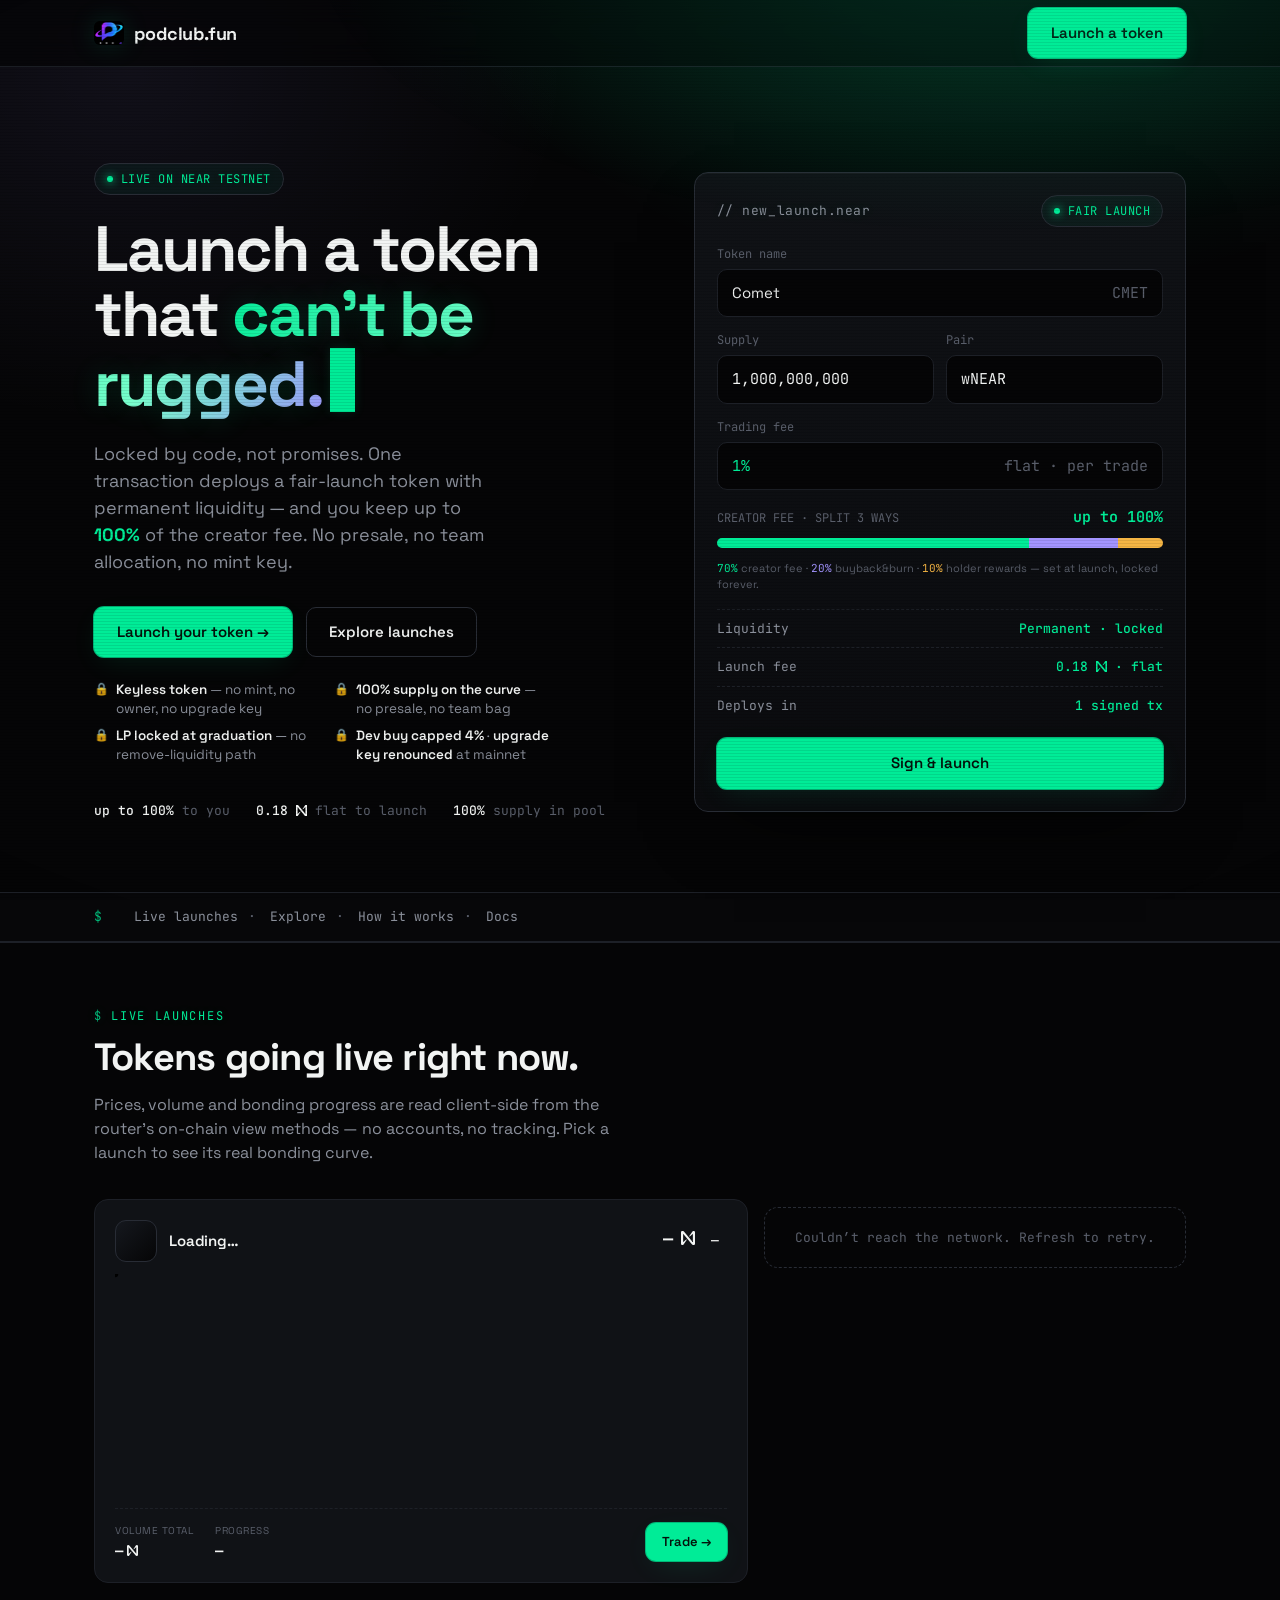
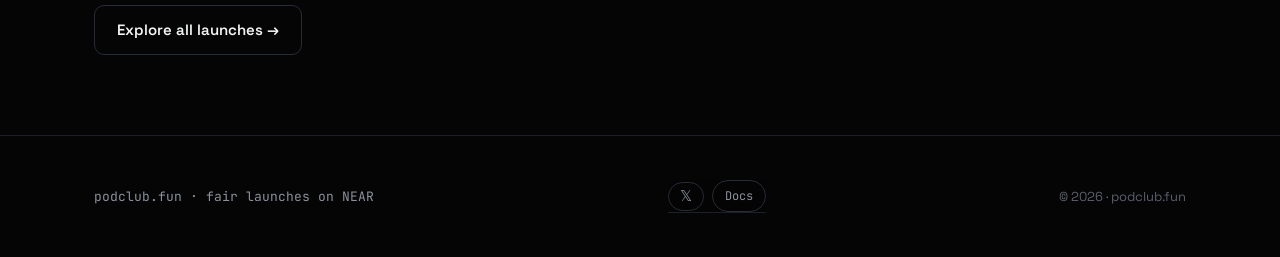
==== commit a40297b7: "web: wire buy/sell/creator-claim/holder-claim to live testnet router Turns the preview-only web writ" ====
--- a/web/index.html
+++ b/web/index.html
@@ -112,6 +112,7 @@
     <span>© 2026 · podclub.fun</span>
   </div>
 </footer>
+<script src="config.testnet.js"></script>
 <script src="api.js"></script>
 <script src="price.js"></script>
 <script>
